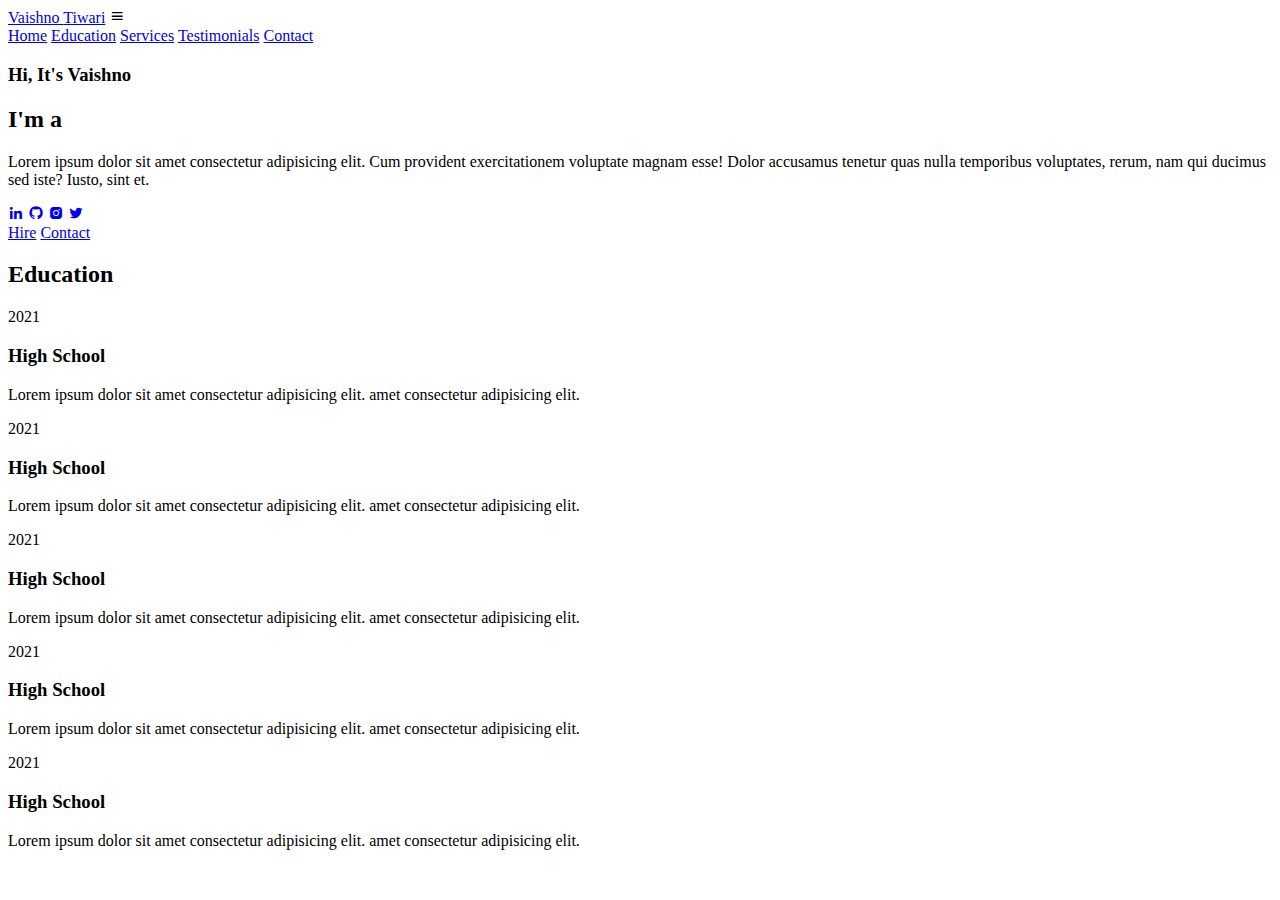
==== My_portfolioweb/My_portfolioweb/Index.html @ b03f7449 "My_portfolioweb" ====
<!DOCTYPE html>
<html lang="en">
<head>
    <meta charset="UTF-8">
    <meta name="viewport" content="width=device-width, initial-scale=1.0">
    <title>My_Portfolio</title>
    <link rel="stylesheet" href="style.css">
    <link href='https://unpkg.com/boxicons@2.1.4/css/boxicons.min.css' rel='stylesheet'>
</head>
<body>
    <header class="header">
        <a href="#home" class="logo">Vaishno <span>Tiwari</span></a>
        <i class='bx bx-menu' id="menu-icon"></i>
        <nav class="navbar">
            <a href="#home" class="active">Home</a>
            <a href="#education">Education</a>
            <a href="#services">Services</a>
            <a href="#testimonials">Testimonials</a>
            <a href="#contact">Contact</a>
        </nav>
    </header>

    <section class="home" id="home">
        <div class="home-content">
            <h3>Hi, It's <span>Vaishno</span></h3>
            <h2 class="text-animation"> I'm a <span></span></h2>
            <p>Lorem ipsum dolor sit amet consectetur adipisicing elit. Cum provident exercitationem voluptate magnam esse! Dolor accusamus tenetur quas nulla temporibus voluptates, rerum, nam qui ducimus sed iste? Iusto, sint et.</p>

            <div class="social-icons">
                <a href="#"><i class='bx bxl-linkedin'></i></a>
                <a href="#"><i class='bx bxl-github'></i></a>
                <a href="#"><i class='bx bxl-instagram-alt'></i></a>
                <a href="#"><i class='bx bxl-twitter'></i></a>
            </div>

            <div class="btn-group">
                <a href="#" class="btn">Hire</a>
                <a href="#contact" class="btn">Contact</a>
            </div>
        </div>

        <div class="home-img">
            <!-- <img src="WhatsApp Image 2024-11-29 at 00.59.25_ab69dcab.jpg" alt=""> -->
        </div>
    </section>

    <section class="education" id="education">
        <h2 class="heading">Education</h2>
        <div class="timeline-items">
            <div class="timeline-item">
                <div class="timeline-dot"></div>
                   <div class="timeline-date">2021</div>
                      <div class="timeline-content">
                        <h3>High School</h3>
                        <p>Lorem ipsum dolor sit 
                        amet consectetur adipisicing elit. 
                        amet consectetur adipisicing elit. 
                </div>
          
        </div>


        <div class="timeline-item">
            <div class="timeline-dot">   </div>
               <div class="timeline-date">2021</div>
                  <div class="timeline-content">
                    <h3>High School</h3>
                    <p>Lorem ipsum dolor sit 
                    amet consectetur adipisicing elit. 
                    amet consectetur adipisicing elit. 
            </div>
     
    </div>


    <div class="timeline-item">
        <div class="timeline-dot"> </div>
           <div class="timeline-date">2021</div>
              <div class="timeline-content">
                <h3>High School</h3>
                <p>Lorem ipsum dolor sit 
                amet consectetur adipisicing elit. 
                amet consectetur adipisicing elit. 
        </div>
 
</div>


<div class="timeline-item">
    <div class="timeline-dot"> </div>
       <div class="timeline-date">2021</div>
          <div class="timeline-content">
            <h3>High School</h3>
            <p>Lorem ipsum dolor sit 
            amet consectetur adipisicing elit. 
            amet consectetur adipisicing elit. 
      </div>
   </div>
</div>


<div class="timeline-item">
    <div class="timeline-dot">  </div>
       <div class="timeline-date">2021</div>
          <div class="timeline-content">
            <h3>High School</h3>
            <p>Lorem ipsum dolor sit 
            amet consectetur adipisicing elit. 
            amet consectetur adipisicing elit. 
      </div>
   </div>
</div>
    </div>

    </section>
    
    <script src="script.js"></script>
</body>
</html>
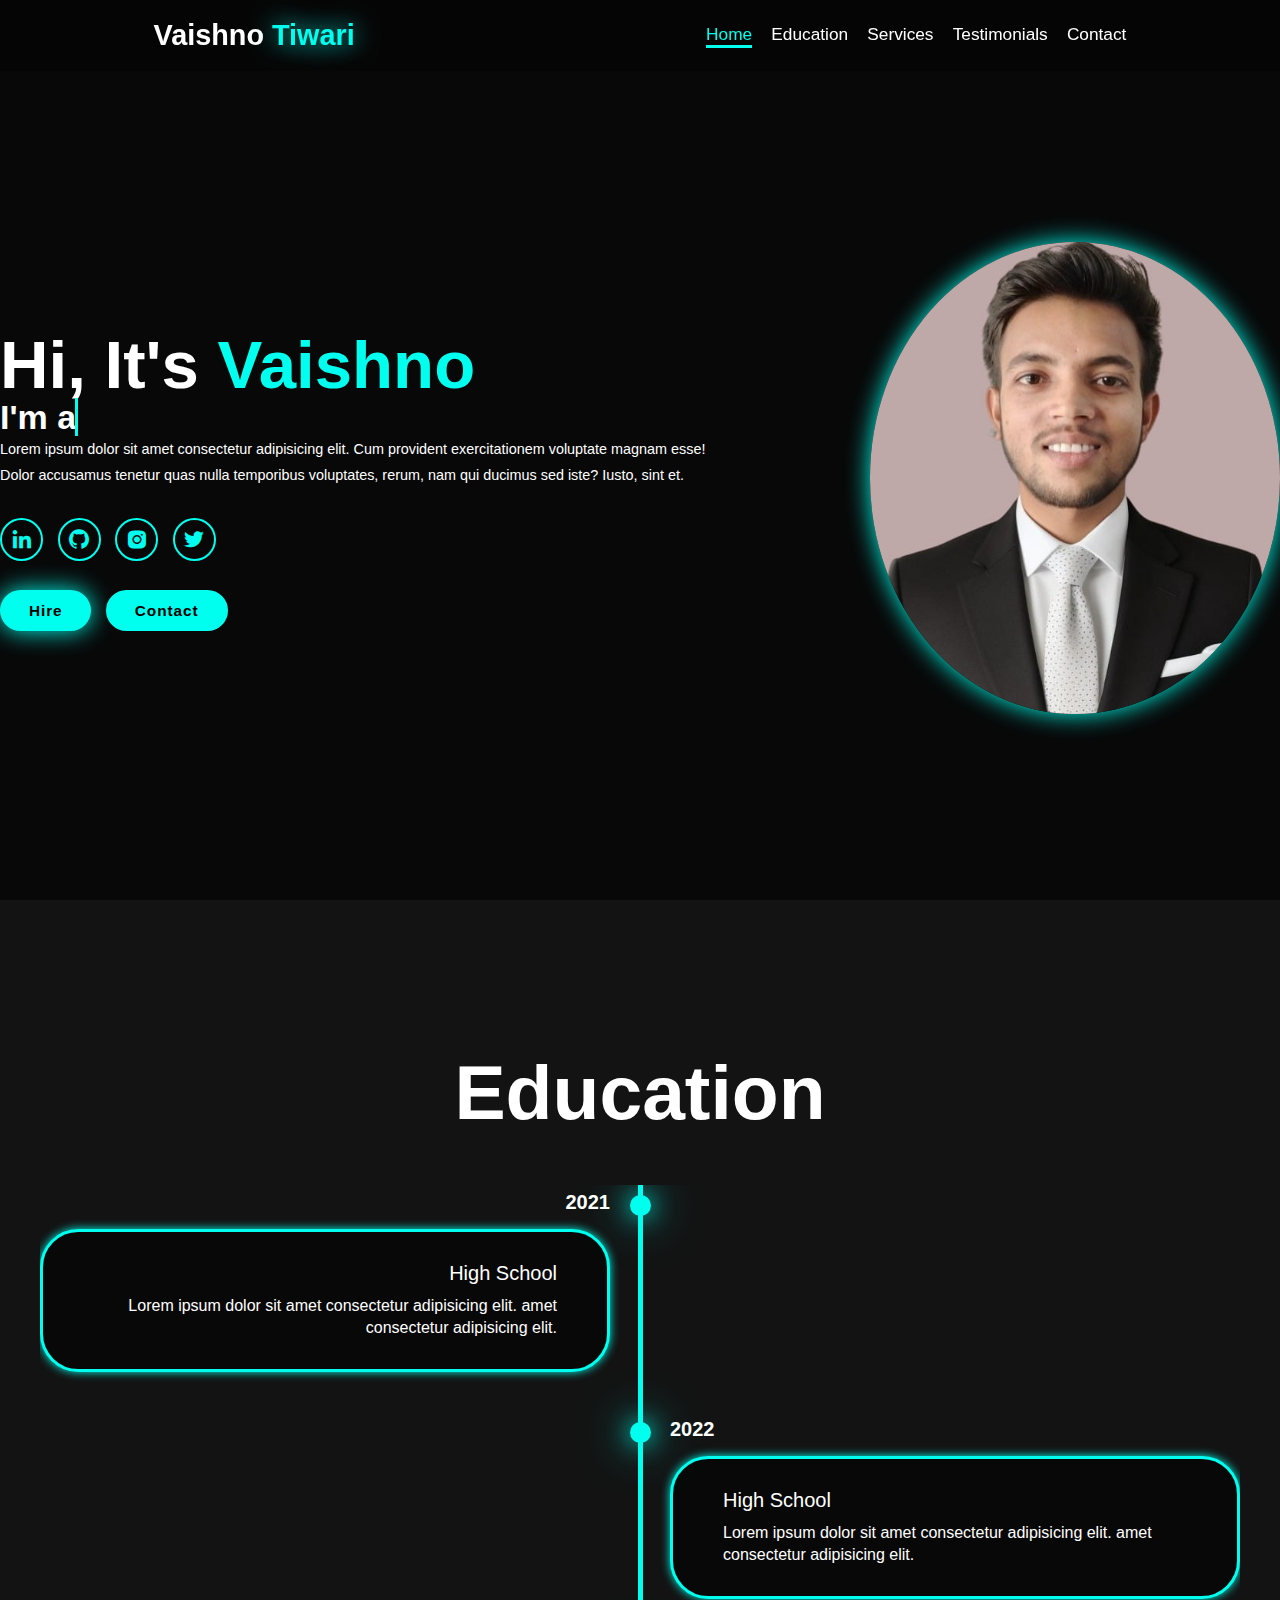
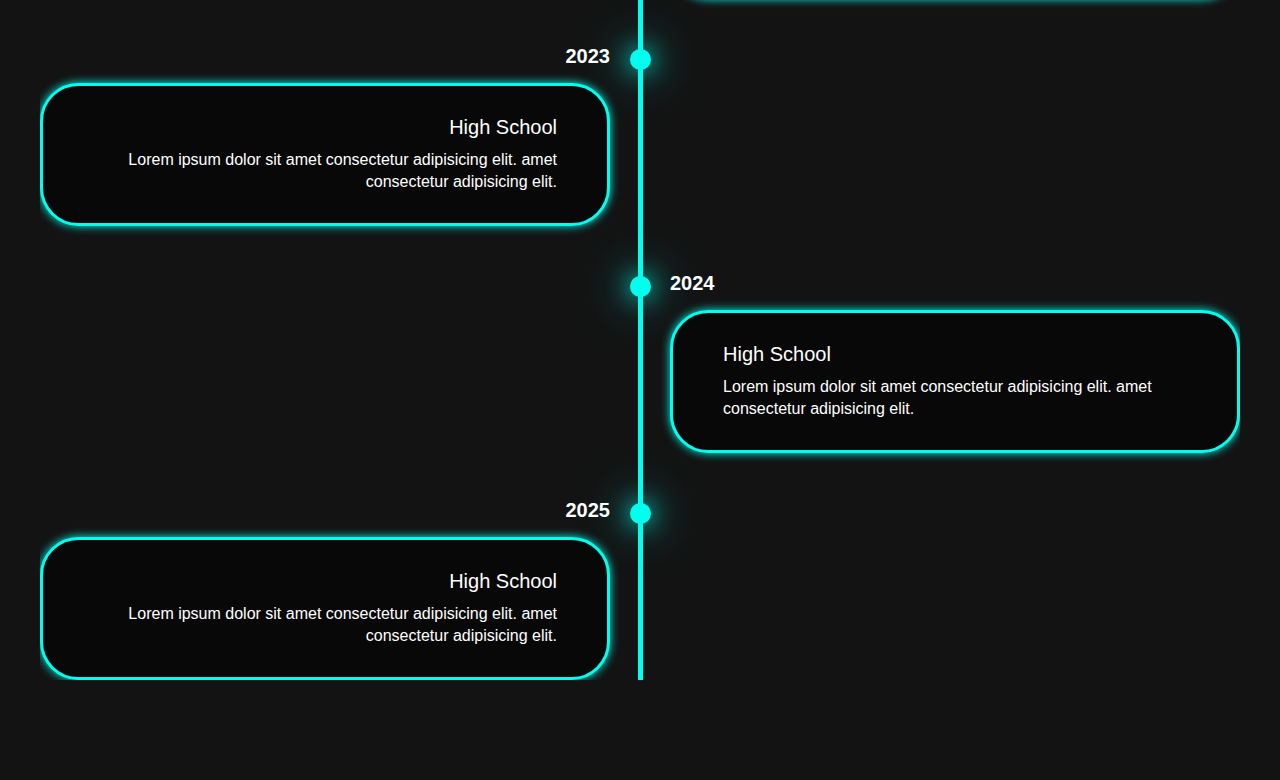
==== commit 94d5894c: "My_portfolioweb" ====
--- a/My_portfolioweb/My_portfolioweb/Index.html
+++ b/My_portfolioweb/My_portfolioweb/Index.html
@@ -40,79 +40,72 @@
         </div>
 
         <div class="home-img">
-            <!-- <img src="WhatsApp Image 2024-11-29 at 00.59.25_ab69dcab.jpg" alt=""> -->
+            <img src="WhatsApp Image 2024-11-29 at 00.59.25_ab69dcab.jpg" alt="">
         </div>
     </section>
 
     <section class="education" id="education">
+        <div>
         <h2 class="heading">Education</h2>
+
         <div class="timeline-items">
             <div class="timeline-item">
                 <div class="timeline-dot"></div>
-                   <div class="timeline-date">2021</div>
-                      <div class="timeline-content">
-                        <h3>High School</h3>
-                        <p>Lorem ipsum dolor sit 
-                        amet consectetur adipisicing elit. 
-                        amet consectetur adipisicing elit. 
+                <div class="timeline-date">2021</div>
+                <div class="timeline-content">
+                    <h3>High School</h3>
+                    <p>Lorem ipsum dolor sit amet consectetur adipisicing elit. 
+                       amet consectetur adipisicing elit. 
+                    </p>
                 </div>
-          
-        </div>
-
-
-        <div class="timeline-item">
-            <div class="timeline-dot">   </div>
-               <div class="timeline-date">2021</div>
-                  <div class="timeline-content">
+            </div>
+    
+            <div class="timeline-item">
+                <div class="timeline-dot"></div>
+                <div class="timeline-date">2022</div>
+                <div class="timeline-content">
                     <h3>High School</h3>
-                    <p>Lorem ipsum dolor sit 
-                    amet consectetur adipisicing elit. 
-                    amet consectetur adipisicing elit. 
+                    <p>Lorem ipsum dolor sit amet consectetur adipisicing elit. 
+                       amet consectetur adipisicing elit. 
+                    </p>
+                </div>
             </div>
-     
-    </div>
-
-
-    <div class="timeline-item">
-        <div class="timeline-dot"> </div>
-           <div class="timeline-date">2021</div>
-              <div class="timeline-content">
-                <h3>High School</h3>
-                <p>Lorem ipsum dolor sit 
-                amet consectetur adipisicing elit. 
-                amet consectetur adipisicing elit. 
-        </div>
- 
-</div>
-
-
-<div class="timeline-item">
-    <div class="timeline-dot"> </div>
-       <div class="timeline-date">2021</div>
-          <div class="timeline-content">
-            <h3>High School</h3>
-            <p>Lorem ipsum dolor sit 
-            amet consectetur adipisicing elit. 
-            amet consectetur adipisicing elit. 
-      </div>
-   </div>
-</div>
-
-
-<div class="timeline-item">
-    <div class="timeline-dot">  </div>
-       <div class="timeline-date">2021</div>
-          <div class="timeline-content">
-            <h3>High School</h3>
-            <p>Lorem ipsum dolor sit 
-            amet consectetur adipisicing elit. 
-            amet consectetur adipisicing elit. 
-      </div>
-   </div>
-</div>
-    </div>
-
+    
+            <div class="timeline-item">
+                <div class="timeline-dot"></div>
+                <div class="timeline-date">2023</div>
+                <div class="timeline-content">
+                    <h3>High School</h3>
+                    <p>Lorem ipsum dolor sit amet consectetur adipisicing elit. 
+                       amet consectetur adipisicing elit. 
+                    </p>
+                </div>
+            </div>
+    
+            <div class="timeline-item">
+                <div class="timeline-dot"></div>
+                <div class="timeline-date">2024</div>
+                <div class="timeline-content">
+                    <h3>High School</h3>
+                    <p>Lorem ipsum dolor sit amet consectetur adipisicing elit. 
+                       amet consectetur adipisicing elit. 
+                    </p>
+                </div>
+            </div>
+    
+            <div class="timeline-item">
+                <div class="timeline-dot"></div>
+                <div class="timeline-date">2025</div>
+                <div class="timeline-content">
+                    <h3>High School</h3>
+                    <p>Lorem ipsum dolor sit amet consectetur adipisicing elit. 
+                       amet consectetur adipisicing elit. 
+                    </p>
+                </div>
+            </div>
+   
     </section>
+    
     
     <script src="script.js"></script>
 </body>
--- a/My_portfolioweb/My_portfolioweb/style.css
+++ b/My_portfolioweb/My_portfolioweb/style.css
@@ -0,0 +1,416 @@
+* {
+    margin: 0;
+    padding: 0;
+    box-sizing: border-box;
+    text-decoration: none;
+    border: none;
+    outline: none;
+    scroll-behavior: smooth;
+    font-family: "Poppins", sans-serif;
+}
+
+:root {
+    --bg-color: #080808;
+    --second-bg-color: #131313;
+    --text-color: white;
+    --main-color: #00ffee;   
+}
+
+html {
+    font-size: 60%;
+    overflow: hidden;
+}
+
+body {
+    background: var(--bg-color);
+    color: var(--text-color);
+}
+
+.header {
+    position: fixed;
+    top: 0;
+    left: 0;
+    width: 100%;
+    padding: 2rem 12%;
+    background: rgba(0, 0, 0, 0.3);
+    backdrop-filter: blur(10px);
+    display: flex;
+    align-items: center;
+    justify-content: space-between;
+    z-index: 5;
+}
+
+.logo {
+    font-size: 3rem;
+    color: var(--text-color);
+    font-weight: 800;
+    cursor: pointer;
+    transition: 0.3s ease;
+}
+
+.logo:hover {
+    transform: scale(1.1);
+}
+
+.logo span {
+    text-shadow: 0 0 25px var(--main-color);
+}
+
+.navbar {
+    display: flex;
+    gap: 2rem;
+}
+
+.navbar a {
+    font-size: 1.8rem;
+    color: var(--text-color);
+    font-weight: 500;
+    transition: 0.3s ease;
+    border-bottom: 3px solid transparent;
+}
+
+.navbar a:hover,
+.navbar a.active {
+    color: var(--main-color);
+    border-bottom: 3px solid var(--main-color);
+}
+
+#menu-icon {
+    font-size: 3.6rem;
+    color: var(--main-color);
+    display: none;
+}
+
+section {
+    min-height: 100vh;
+    display: flex;
+    align-items: center;
+    justify-content: center;
+    gap: 15rem;
+}
+
+.home-content {
+    display: flex;
+    flex-direction: column;
+    align-items: baseline;
+    text-align: left;
+    justify-content: center;
+    margin-top: 5rem;
+}
+
+span {
+    color: var(--main-color);
+}
+
+.home-content h3 {
+    font-size: 7rem;
+    font-weight: 700;
+    margin-top: 1.5rem;
+    line-height: 1;
+}
+
+.home-img {
+    border-radius: 50%;
+}
+
+.home-img img {
+    position: relative;
+    top: 3rem;
+    width: 32vw;
+    border-radius: 50%;
+    box-shadow: 0 0 25px var(--main-color);
+    cursor: pointer;
+    transition: 0.4s ease-in-out;
+}
+
+.home-img img:hover {
+    box-shadow: 0 0 25px var(--main-color),
+                0 0 50px var(--main-color),
+                0 0 100px var(--main-color);
+}
+
+.home-content p {
+    font-size: 1.5rem;
+    font-weight: 500;
+    line-height: 1.8;
+    max-width: 1000px;
+}
+
+.social-icons {
+    display: flex;
+    gap: 1.5rem;
+    margin: 3rem 0;
+}
+
+.social-icons a {
+    display: inline-flex;
+    justify-content: center;
+    align-items: center;
+    width: 4.5rem;
+    height: 4.5rem;
+    background: transparent;
+    border: 2px solid var(--main-color);
+    font-size: 2.5rem;
+    border-radius: 50%;
+    color: var(--main-color);
+    transition: 0.3s ease-in-out;
+}
+
+.social-icons a:hover {
+    color: var(--text-color);
+    transform: scale(1.3) translateY(-5px);
+    box-shadow: 0 0 25px var(--main-color);
+    background-color: var(--main-color);
+}
+
+.btn {
+    display: inline-block;
+    padding: 1rem 2.8rem;
+    background: var(--main-color);
+    box-shadow: 0 0 25px var(--main-color);
+    border-radius: 4rem;
+    font-size: 1.6rem;
+    color: black;
+    border: 2px solid transparent;
+    letter-spacing: 0.1rem;
+    font-weight: 600;
+    transition: 0.3s ease-in-out;
+    cursor: pointer; 
+}
+
+.btn:hover {
+    transform: scale(1.05);
+    box-shadow: 0 0 50px var(--main-color);
+}
+
+.btn-group {
+    display: flex;
+    align-items: center;
+    gap: 1.5rem;
+}
+
+.btn-group a:nth-of-type(2) {
+    background-color: var(--main-color);
+    border: 2px solid var(--main-color);
+    box-shadow: 0 0 25px transparent;
+}
+
+.btn-group a:nth-of-type(2):hover {
+    box-shadow: 0 0 25px var(--main-color);
+    background-color: var(--main-color);
+    color: black;
+}
+
+.text-animation {
+    font-size: 34px;
+    font-weight: 600;
+    min-width: 280px;
+    position: relative;
+    display: inline-block;
+}
+
+.text-animation span {
+    position: relative;
+}
+
+.text-animation span::before {
+    content: "Frontend Designer";
+    color: var(--main-color);
+    animation: words 20s infinite;
+}
+
+.text-animation span::after {
+    content: "";
+    background-color: var(--bg-color);
+    position: absolute;
+    right: 0;
+    width: calc(100% + 8px);
+    height: 100%;
+    border-left: 3px solid var(--main-color);
+    animation: cursor 0.6s infinite, typing 20s steps(14) infinite;
+}
+
+@keyframes cursor {
+    0% {
+        border-left-color: var(--main-color);
+    }
+    50% {
+        border-left-color: transparent;
+    }
+    100% {
+        border-left-color: var(--main-color);
+    }
+}
+
+@keyframes words {
+    0%, 20% {
+        content: "Frontend Designer";
+    }
+    21%, 40% {
+        content: "Web Developer";
+    }
+    41%, 60% {
+        content: "UI/UX Designer";
+    }
+    61%, 80% {
+        content: "Web Developer";
+    }
+    81%, 100% {
+        content: "Software Tester";
+    }
+}
+
+@keyframes typing 
+{ 10%, 15%, 30%, 35%, 50%, 55%,
+ 70%, 75%, 90%,
+ 95%{ width: 0; } 5%, 20%, 40%, 45%, 
+ 60%, 65%, 80%, 
+ 85%{ width: calc(100% + 8px); }
+}
+
+
+/* Education Section */
+
+
+* {
+    margin: 0;
+    padding: 0;
+    box-sizing: border-box;
+    text-decoration: none;
+    border: none;
+    outline: none;
+    scroll-behavior: smooth;
+    font-family: "Poppins", sans-serif;
+}
+
+:root {
+    --bg-color: #080808;
+    --second-bg-color: #131313;
+    --text-color: white;
+    --main-color: #00ffee;   
+}
+
+html {
+    font-size: 60%;
+    overflow: auto; /* Allow scrolling */
+}
+
+body {
+    background: var(--bg-color);
+    color: var(--text-color);
+    overflow-x: hidden; /* Prevent horizontal scrolling */
+}
+
+.heading {
+    font-size: 8rem;
+    text-align: center;
+    margin: 5rem 0;
+}
+
+.education {
+    padding: 100px 15px;
+    background: var(--second-bg-color);
+    overflow: auto; /* Allow scrolling if content overflows */
+}
+
+.education h2 {
+    margin-bottom: 5rem;
+}
+
+.timeline-items {
+    max-width: 1200px;
+    margin: auto;
+    display: flex;
+    flex-wrap: wrap;
+    position: relative;
+    overflow: auto; /* Allow scrolling if content overflows */
+}
+
+.timeline-items::before {
+    content: "";
+    position: absolute;
+    width: 5px;
+    height: 100%;
+    background-color: var(--main-color);
+    left: calc(50% - 2.5px);
+}
+
+.timeline-item {
+    margin-bottom: 40px;
+    width: 100%;
+    position: relative;
+}
+
+.timeline-item:last-child {
+    margin-bottom: 0;
+}
+
+.timeline-item:nth-child(odd) {
+    padding-right: calc(50% + 30px);
+    text-align: right;
+}
+
+.timeline-item:nth-child(even) {
+    padding-left: calc(50% + 30px);
+}
+
+.timeline-dot {
+    height: 21px;
+    width: 21px;
+    background-color: var(--main-color);
+    box-shadow: 0 0 25px var(--main-color),
+                0 0 50px var(--main-color);
+    position: absolute;
+    left: calc(50% - 10.5px);
+    border-radius: 50%;
+    top: 10px;
+}
+
+.timeline-date {
+    font-size: 20px;
+    font-weight: 800;
+    color: white;
+    margin: 6px 0 15px;
+}
+
+.timeline-content {
+    background-color: var(--bg-color);
+    border: 3px solid var(--main-color);
+    padding: 30px 50px;
+    border-radius: 4rem;
+    box-shadow: 0 0 10px var(--main-color);
+    cursor: pointer;
+    transition: 0.3s ease-in-out;
+}
+
+.timeline-content:hover {
+    transform: scale(1.05);
+    box-shadow: 0 0 25px var(--main-color);
+}
+
+.timeline-content h3 {
+    font-size: 20px;
+    color: white;
+    margin: 0 0 10px;
+    font-weight: 500;
+}
+
+.timeline-content p {
+    color: white;
+    font-size: 16px;
+    font-weight: 300;
+    line-height: 22px;
+}
+
+/* Custom Scrollbar */
+::-webkit-scrollbar {
+    width: 15px;
+}
+
+::-webkit-scrollbar-thumb {
+    background-color: var(--main-color);
+}
+
+::-webkit-scrollbar-track {
+    background-color: var(--bg-color);
+}
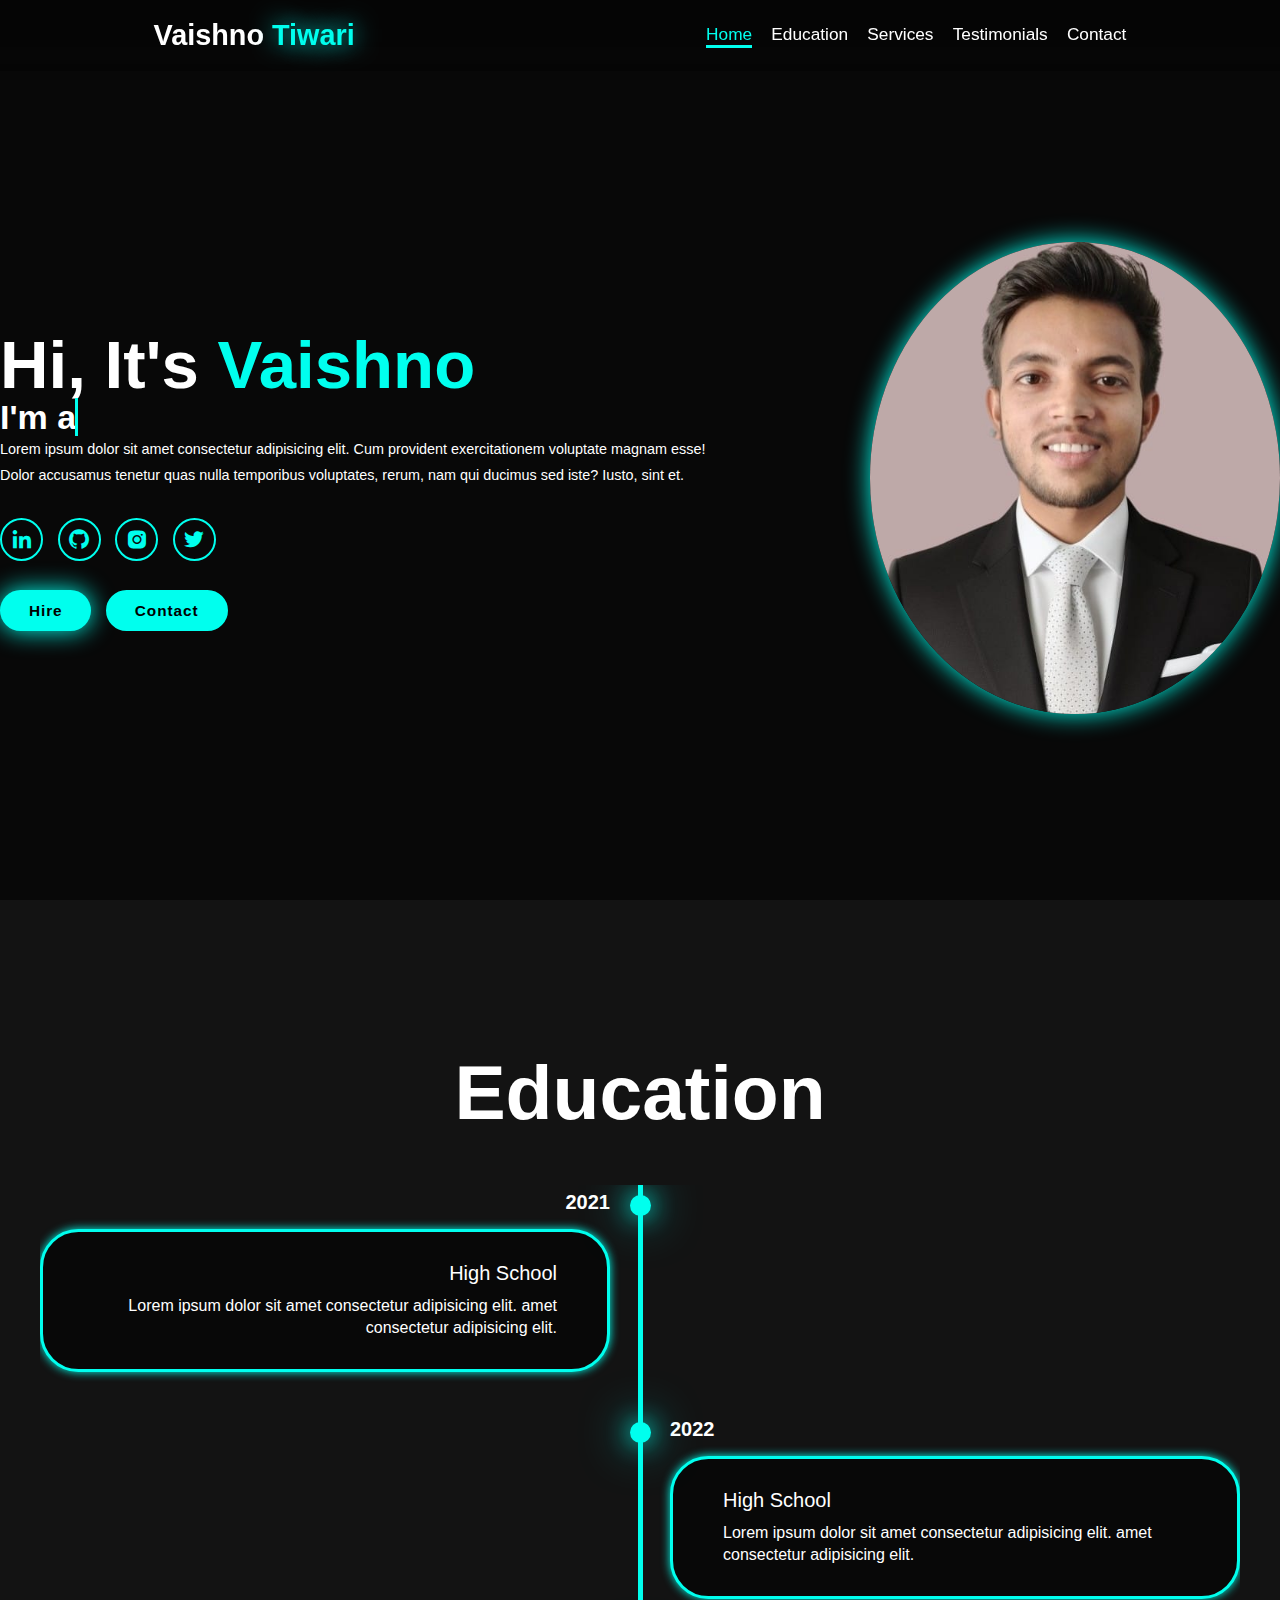
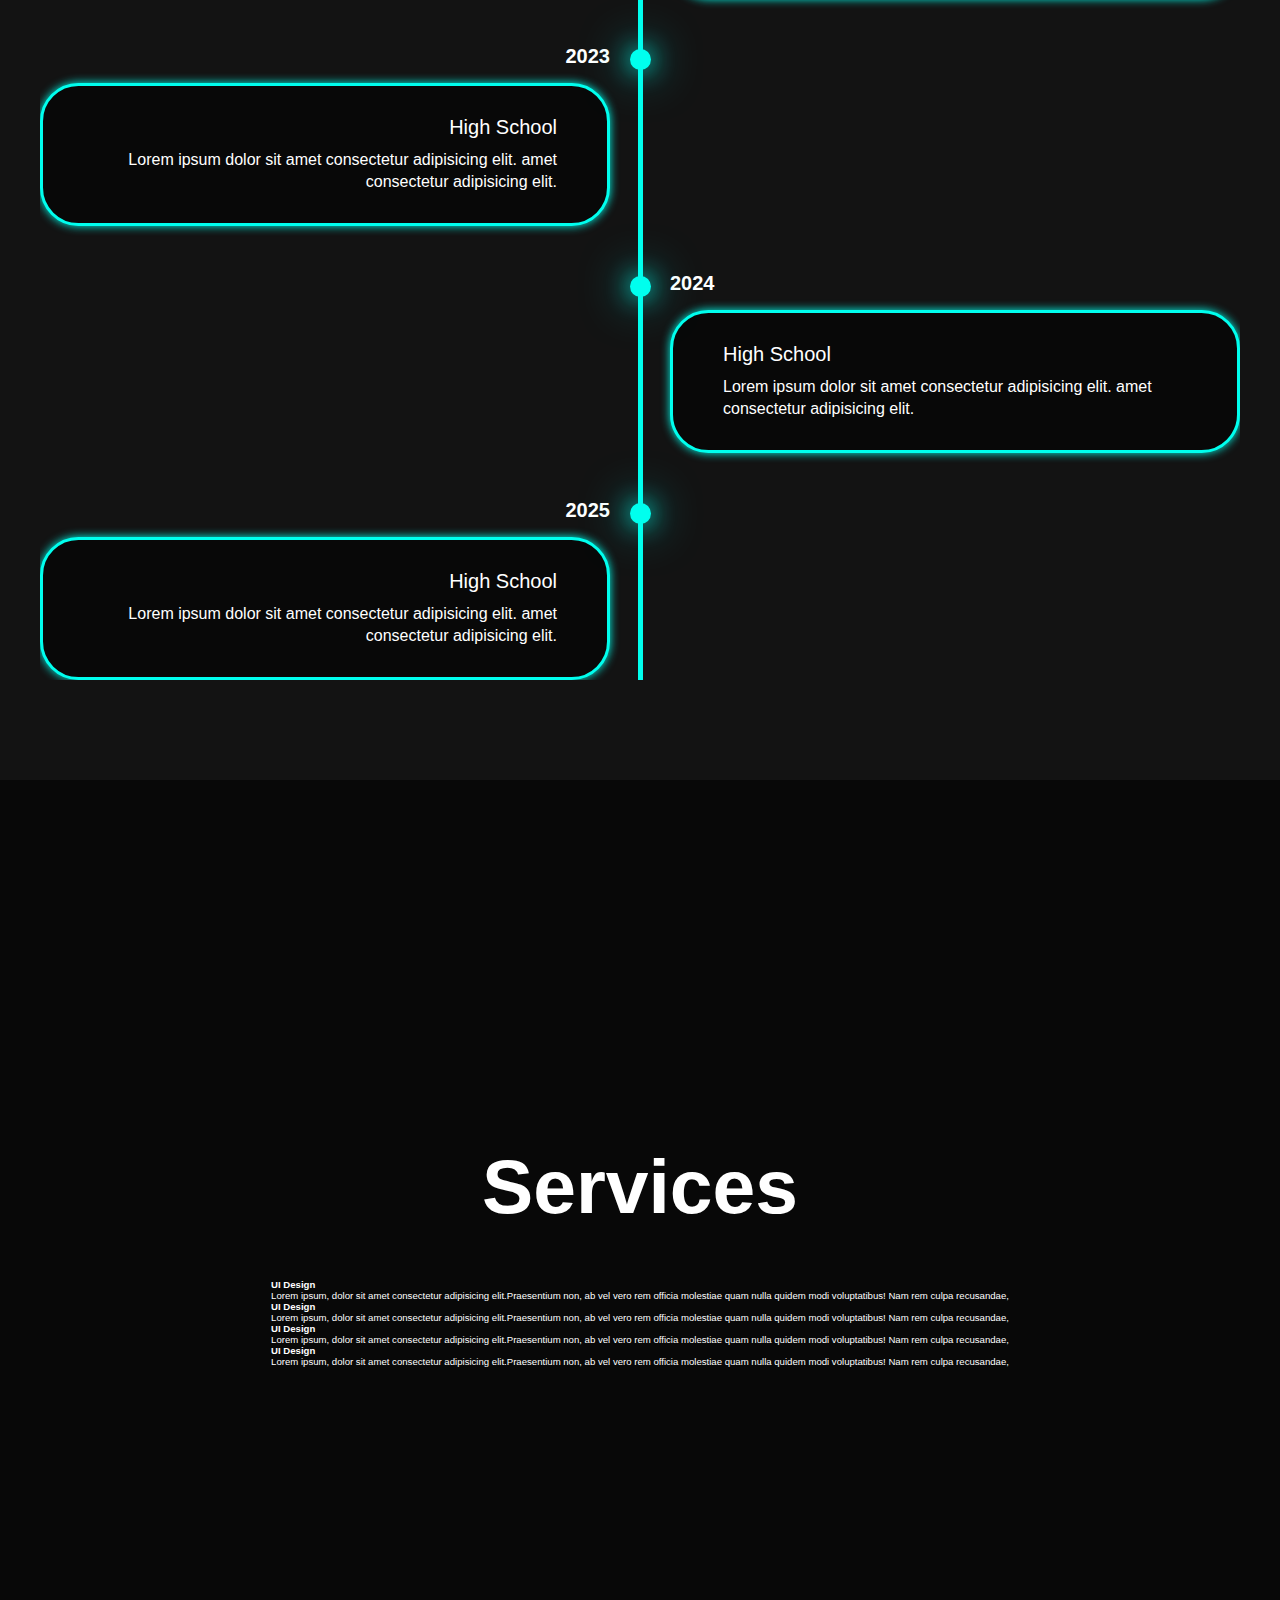
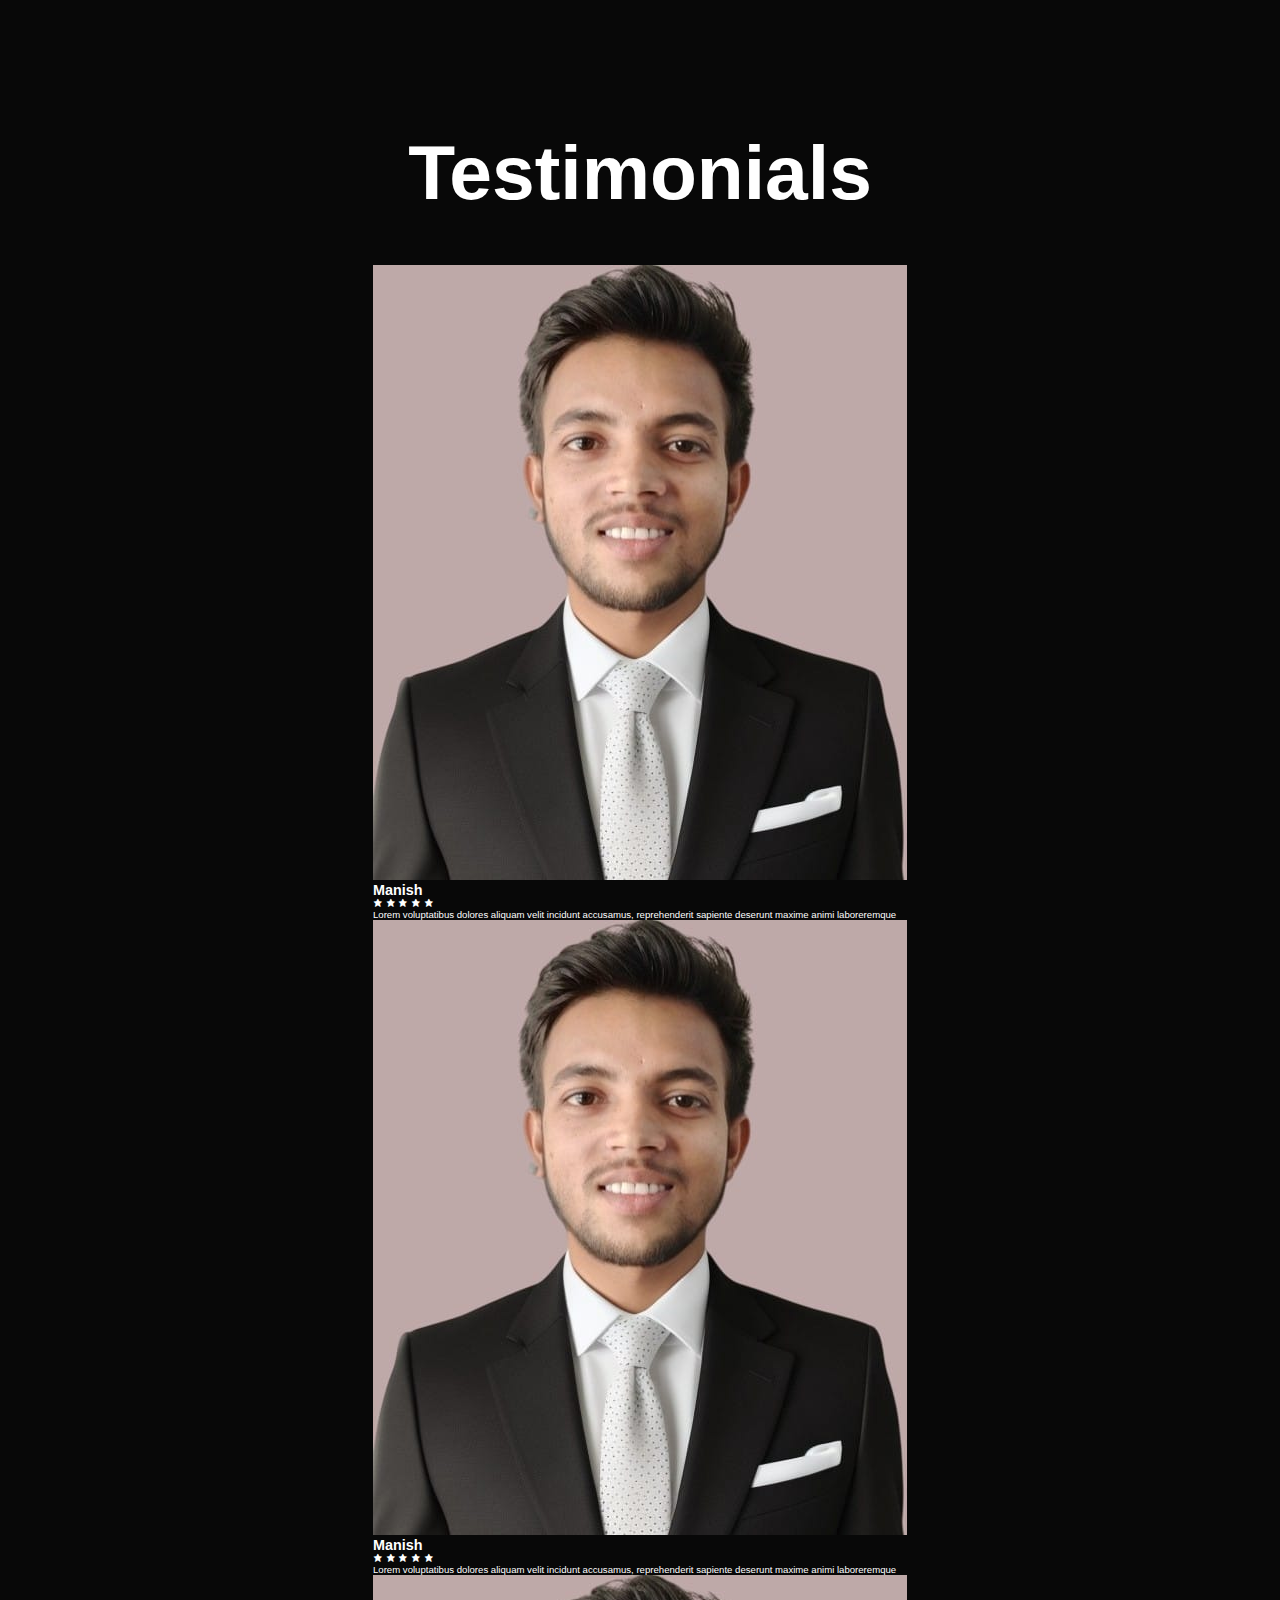
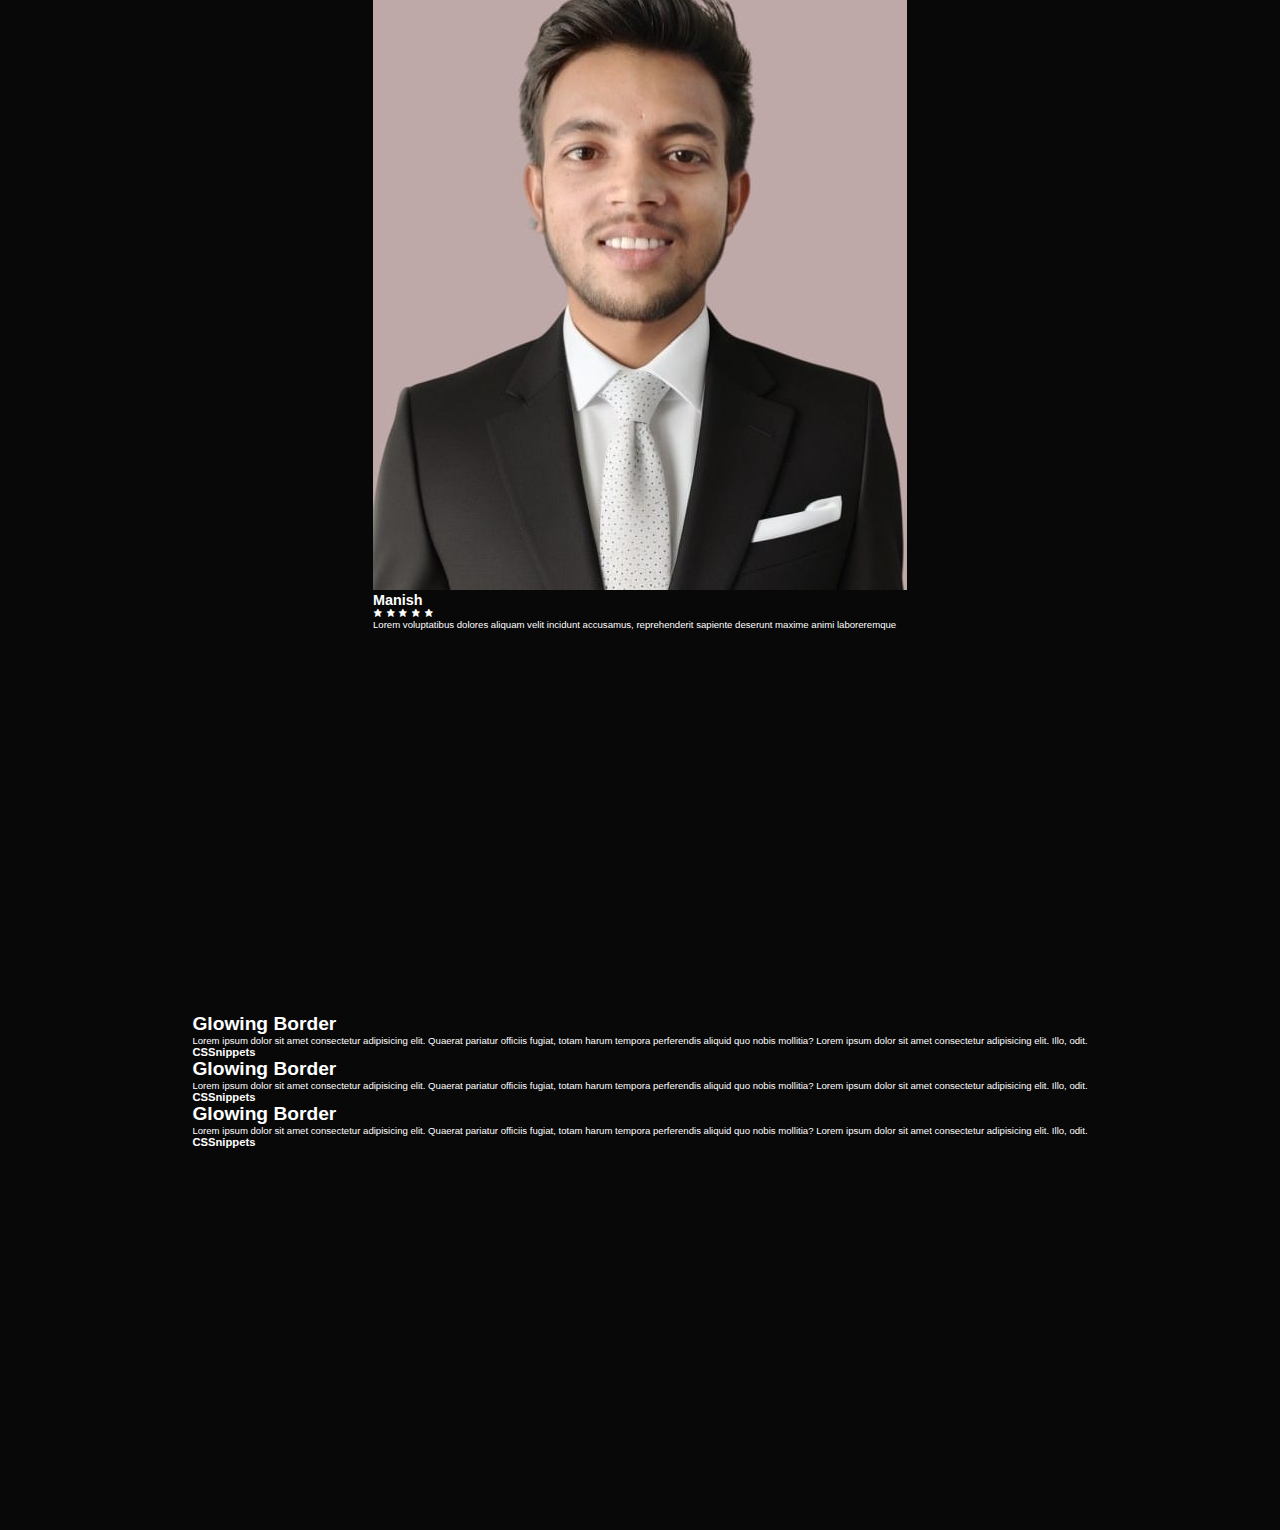
==== commit f90f7c1c: "My_portfolioweb" ====
--- a/My_portfolioweb/My_portfolioweb/Index.html
+++ b/My_portfolioweb/My_portfolioweb/Index.html
@@ -105,8 +105,165 @@
             </div>
    
     </section>
-    
-    
+
+    
+    <section class="services" id="services"><div>
+        <h2 class="heading">Services</h2>
+        <div class="services-container">
+            <div class="service-box">
+                <div class="service-info">
+                    <h4>UI Design</h4>
+                    <p>
+                        Lorem ipsum, dolor sit amet consectetur 
+                        adipisicing elit.Praesentium non, ab vel 
+                        vero rem officia molestiae quam 
+                         nulla quidem modi voluptatibus!
+                          Nam rem culpa recusandae, 
+                    </p>
+                </div>
+            </div>
+            <div class="service-box">
+                <div class="service-info">
+                    <h4>UI Design</h4>
+                    <p>
+                        Lorem ipsum, dolor sit amet consectetur 
+                        adipisicing elit.Praesentium non, ab vel 
+                        vero rem officia molestiae quam 
+                         nulla quidem modi voluptatibus!
+                          Nam rem culpa recusandae, 
+                    </p>
+                </div>
+            </div>
+
+            <div class="service-box">
+                <div class="service-info">
+                    <h4>UI Design</h4>
+                    <p>
+                        Lorem ipsum, dolor sit amet consectetur 
+                        adipisicing elit.Praesentium non, ab vel 
+                        vero rem officia molestiae quam 
+                         nulla quidem modi voluptatibus!
+                          Nam rem culpa recusandae, 
+                    </p>
+                </div>
+            </div>
+           
+            <div class="service-box">
+                <div class="service-info">
+                    <h4>UI Design</h4>
+                    <p>
+                        Lorem ipsum, dolor sit amet consectetur 
+                        adipisicing elit.Praesentium non, ab vel 
+                        vero rem officia molestiae quam 
+                         nulla quidem modi voluptatibus!
+                          Nam rem culpa recusandae, 
+                    </p>
+                </div>
+            </div>
+        </div>
+
+    </section>
+
+    <!-- testimonilas  ------------>
+
+
+    <section class="testimonials" id="testimonials">
+        <div class="testimonials-box">
+            <h2 class="heading">Testimonials</h2>
+
+            <div class="wrapper">
+                <div class="testimonial-item">
+                    <img src="WhatsApp Image 2024-11-29 at 00.59.25_ab69dcab.jpg" alt="">
+                    <h2>Manish</h2>
+                    <div class="rating">
+                    <i class='bx bxs-star'id="star" ></i>
+                    <i class='bx bxs-star'id="star" ></i>
+                    <i class='bx bxs-star'id="star" ></i>
+                    <i class='bx bxs-star'id="star" ></i>
+                    <i class='bx bxs-star'id="star" ></i>
+                    </div>
+                    <p>
+                        Lorem voluptatibus dolores aliquam 
+                        velit incidunt accusamus, reprehenderit 
+                         sapiente deserunt maxime animi laboreremque
+                    </p>
+                </div>
+
+                <div class="testimonial-item">
+                    <img src="WhatsApp Image 2024-11-29 at 00.59.25_ab69dcab.jpg" alt="">
+                    <h2>Manish</h2>
+                    <div class="rating">
+                    <i class='bx bxs-star'id="star" ></i>
+                    <i class='bx bxs-star'id="star" ></i>
+                    <i class='bx bxs-star'id="star" ></i>
+                    <i class='bx bxs-star'id="star" ></i>
+                    <i class='bx bxs-star'id="star" ></i>
+                   </div>
+                    <p>
+                        Lorem voluptatibus dolores aliquam 
+                        velit incidunt accusamus, reprehenderit 
+                         sapiente deserunt maxime animi laboreremque
+                    </p>
+                </div>
+
+                <div class="testimonial-item">
+                    <img src="WhatsApp Image 2024-11-29 at 00.59.25_ab69dcab.jpg" alt="">
+                    <h2>Manish</h2>
+                    <div class="rating">
+                    <i class='bx bxs-star'id="star" ></i>
+                    <i class='bx bxs-star'id="star" ></i>
+                    <i class='bx bxs-star'id="star" ></i>
+                    <i class='bx bxs-star'id="star" ></i>
+                    <i class='bx bxs-star'id="star" ></i>
+              </div>
+                    <p>
+                        Lorem voluptatibus dolores aliquam 
+                        velit incidunt accusamus, reprehenderit 
+                         sapiente deserunt maxime animi laboreremque
+                    
+                        </p>
+                </div>
+            </div>
+        </div>
+
+    </section>
+
+
+  
+  <section  class="container">
+        <div class="card">
+            <div class="box">
+                <div class="glass"></div>
+                <div class="content">
+                    <h1>Glowing Border</h1>
+                    <p>Lorem ipsum dolor sit amet consectetur adipisicing elit. Quaerat pariatur officiis fugiat, totam
+                        harum tempora perferendis aliquid quo nobis mollitia? Lorem ipsum dolor sit amet consectetur adipisicing elit. Illo, odit. </p>
+                    <h3>CSSnippets</h3>
+                </div>
+            </div>
+            <div class="box">
+                <div class="glass"></div>
+                <div class="content">
+                    <h1>Glowing Border</h1>
+                    <p>Lorem ipsum dolor sit amet consectetur adipisicing elit. Quaerat pariatur officiis fugiat, totam
+                        harum tempora perferendis aliquid quo nobis mollitia? Lorem ipsum dolor sit amet consectetur adipisicing elit. Illo, odit.</p>
+                    <h3>CSSnippets</h3>
+                </div>
+            </div>
+            <div class="box">
+                <div class="glass"></div>
+                <div class="content">
+                    <h1>Glowing Border</h1>
+                    <p>Lorem ipsum dolor sit amet consectetur adipisicing elit. Quaerat pariatur officiis fugiat, totam
+                        harum tempora perferendis aliquid quo nobis mollitia? Lorem ipsum dolor sit amet consectetur adipisicing elit. Illo, odit.</p>
+                    <h3>CSSnippets</h3>
+                </div>
+            </div>
+        </div>
+    </div>
+  </section>
+
+    </body>
     <script src="script.js"></script>
 </body>
 </html>
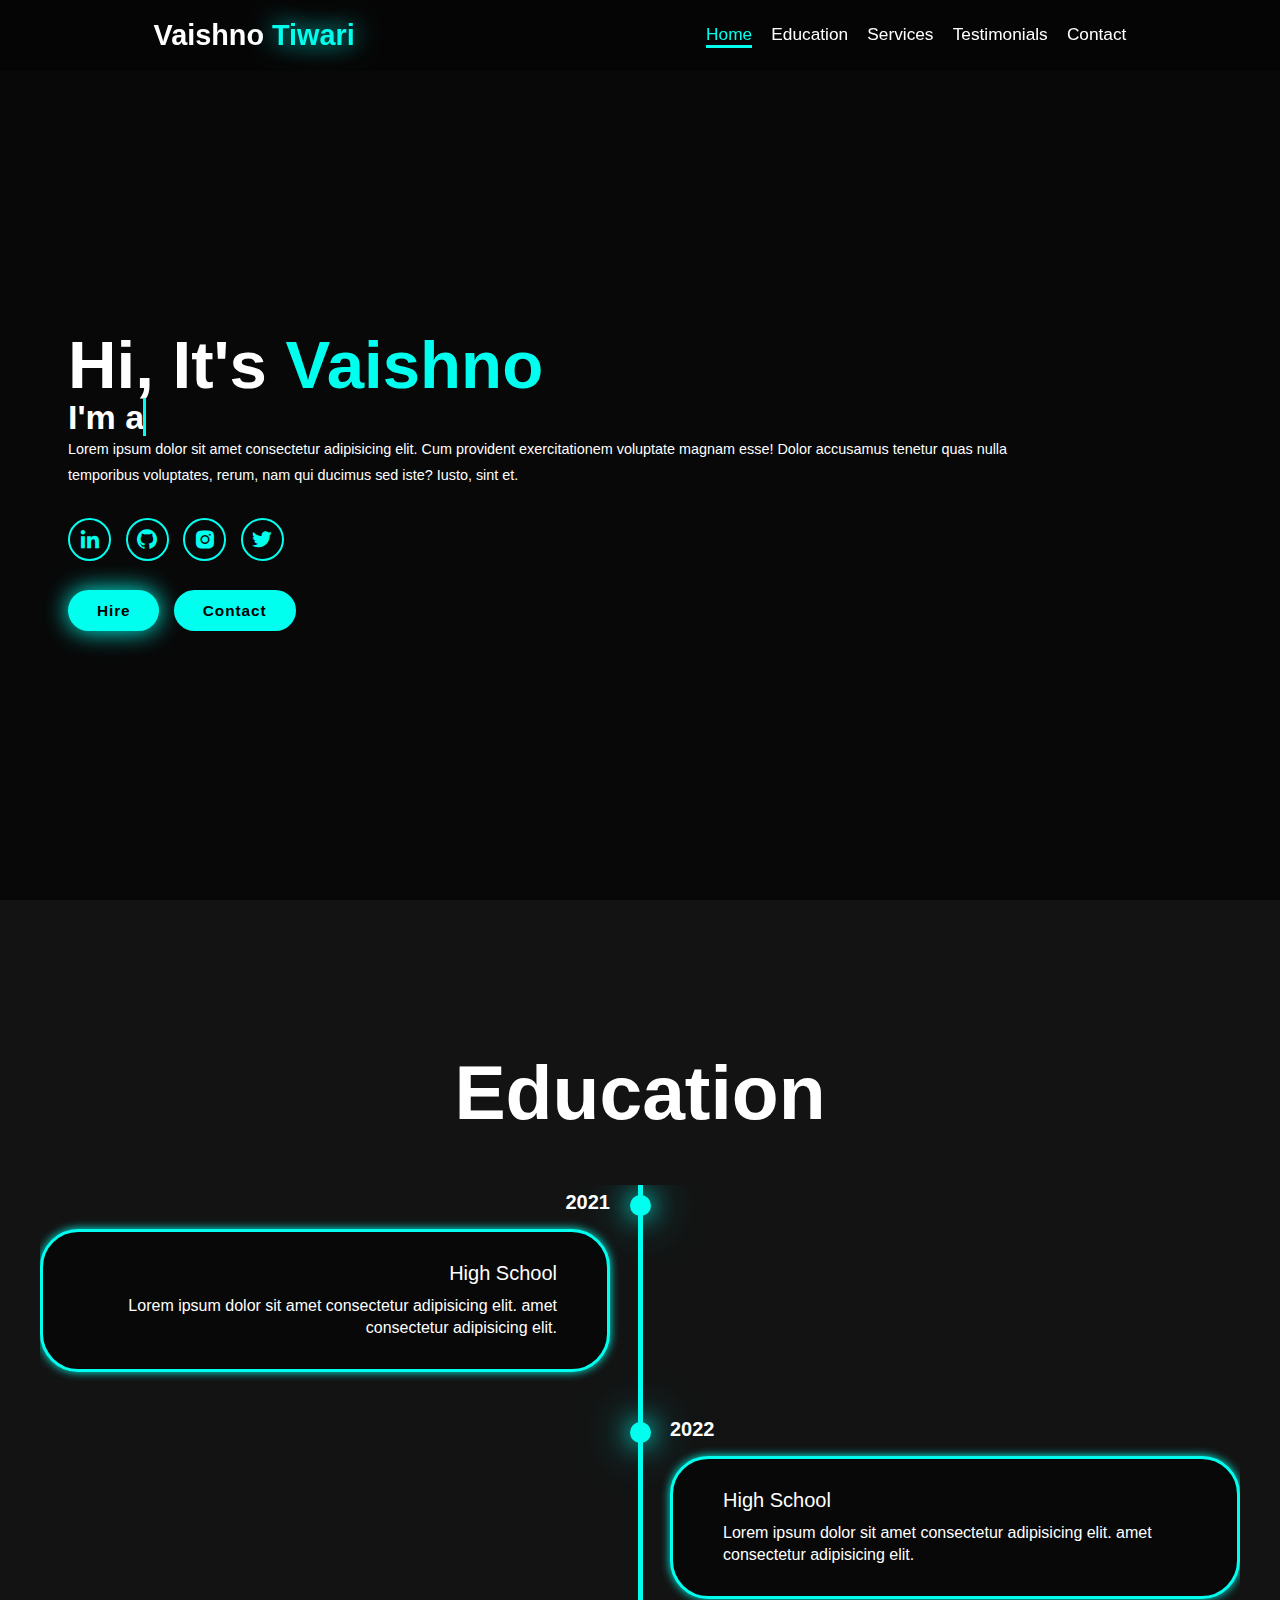
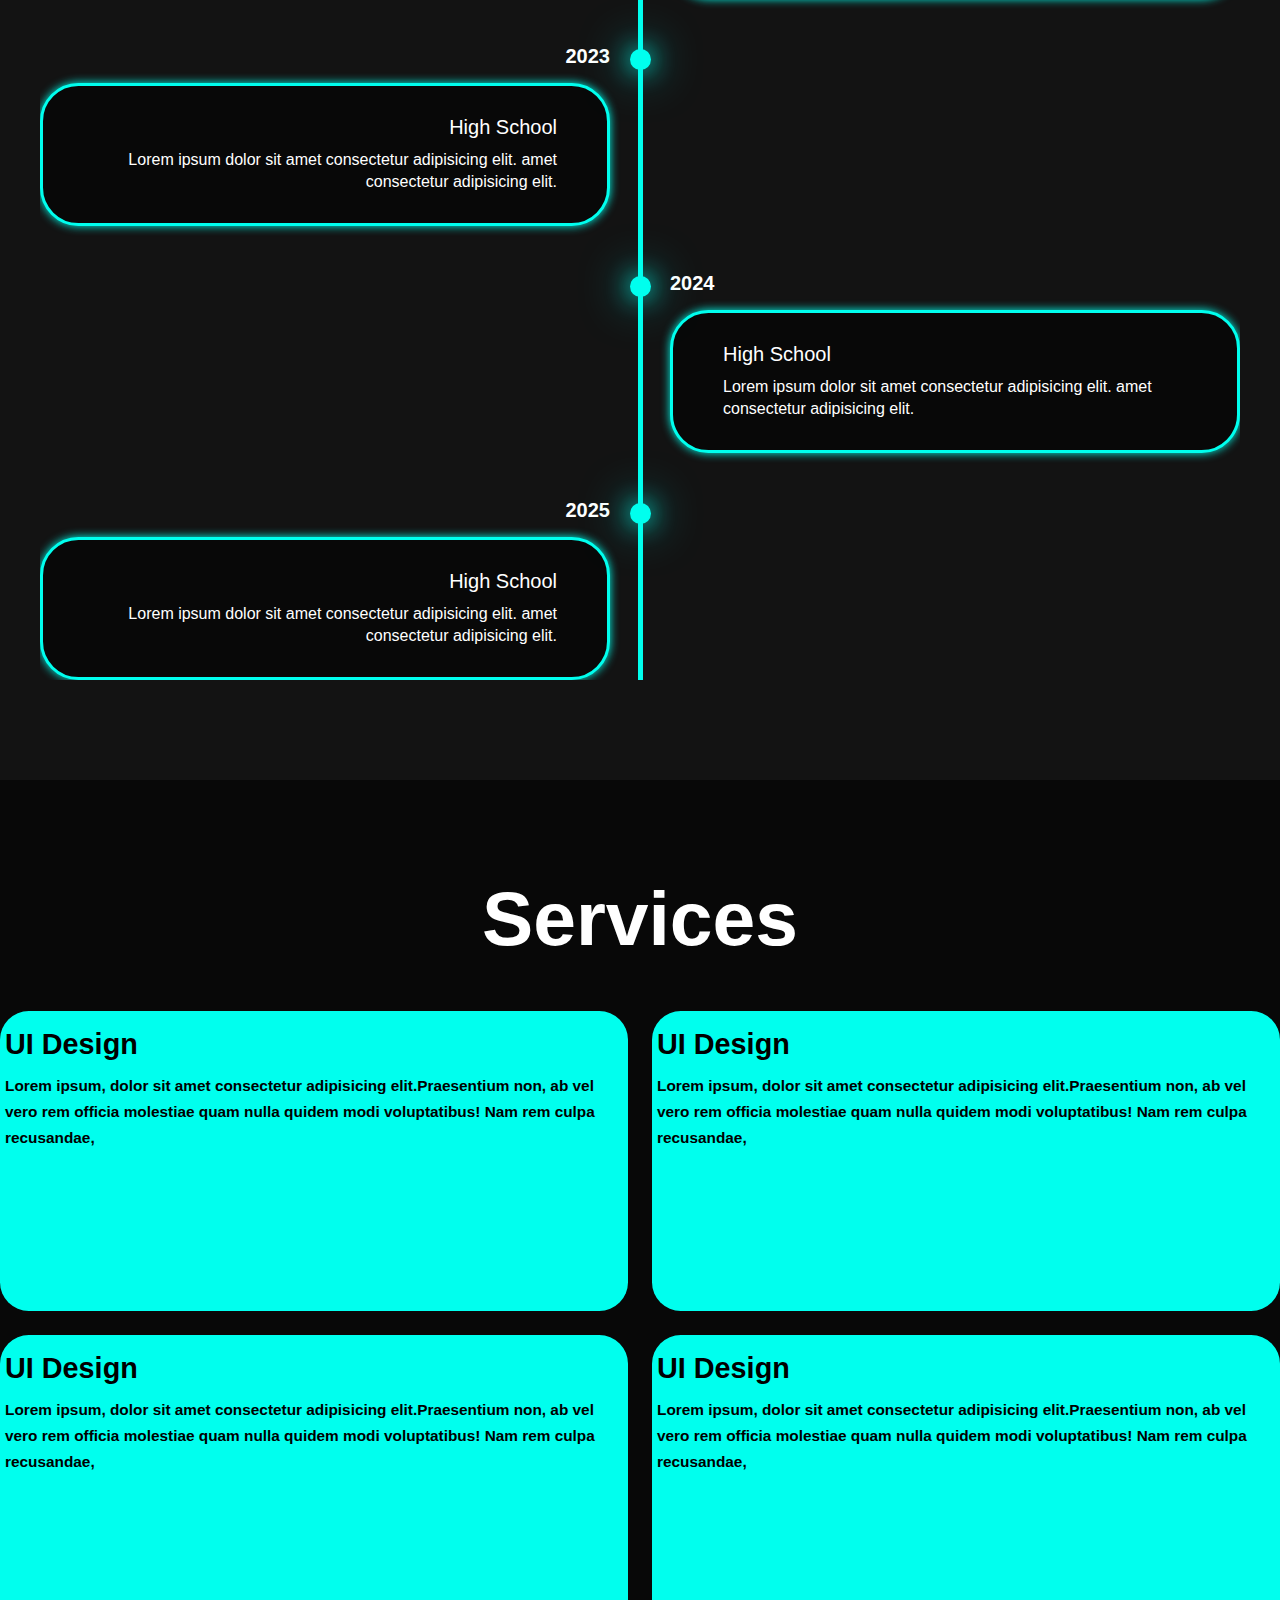
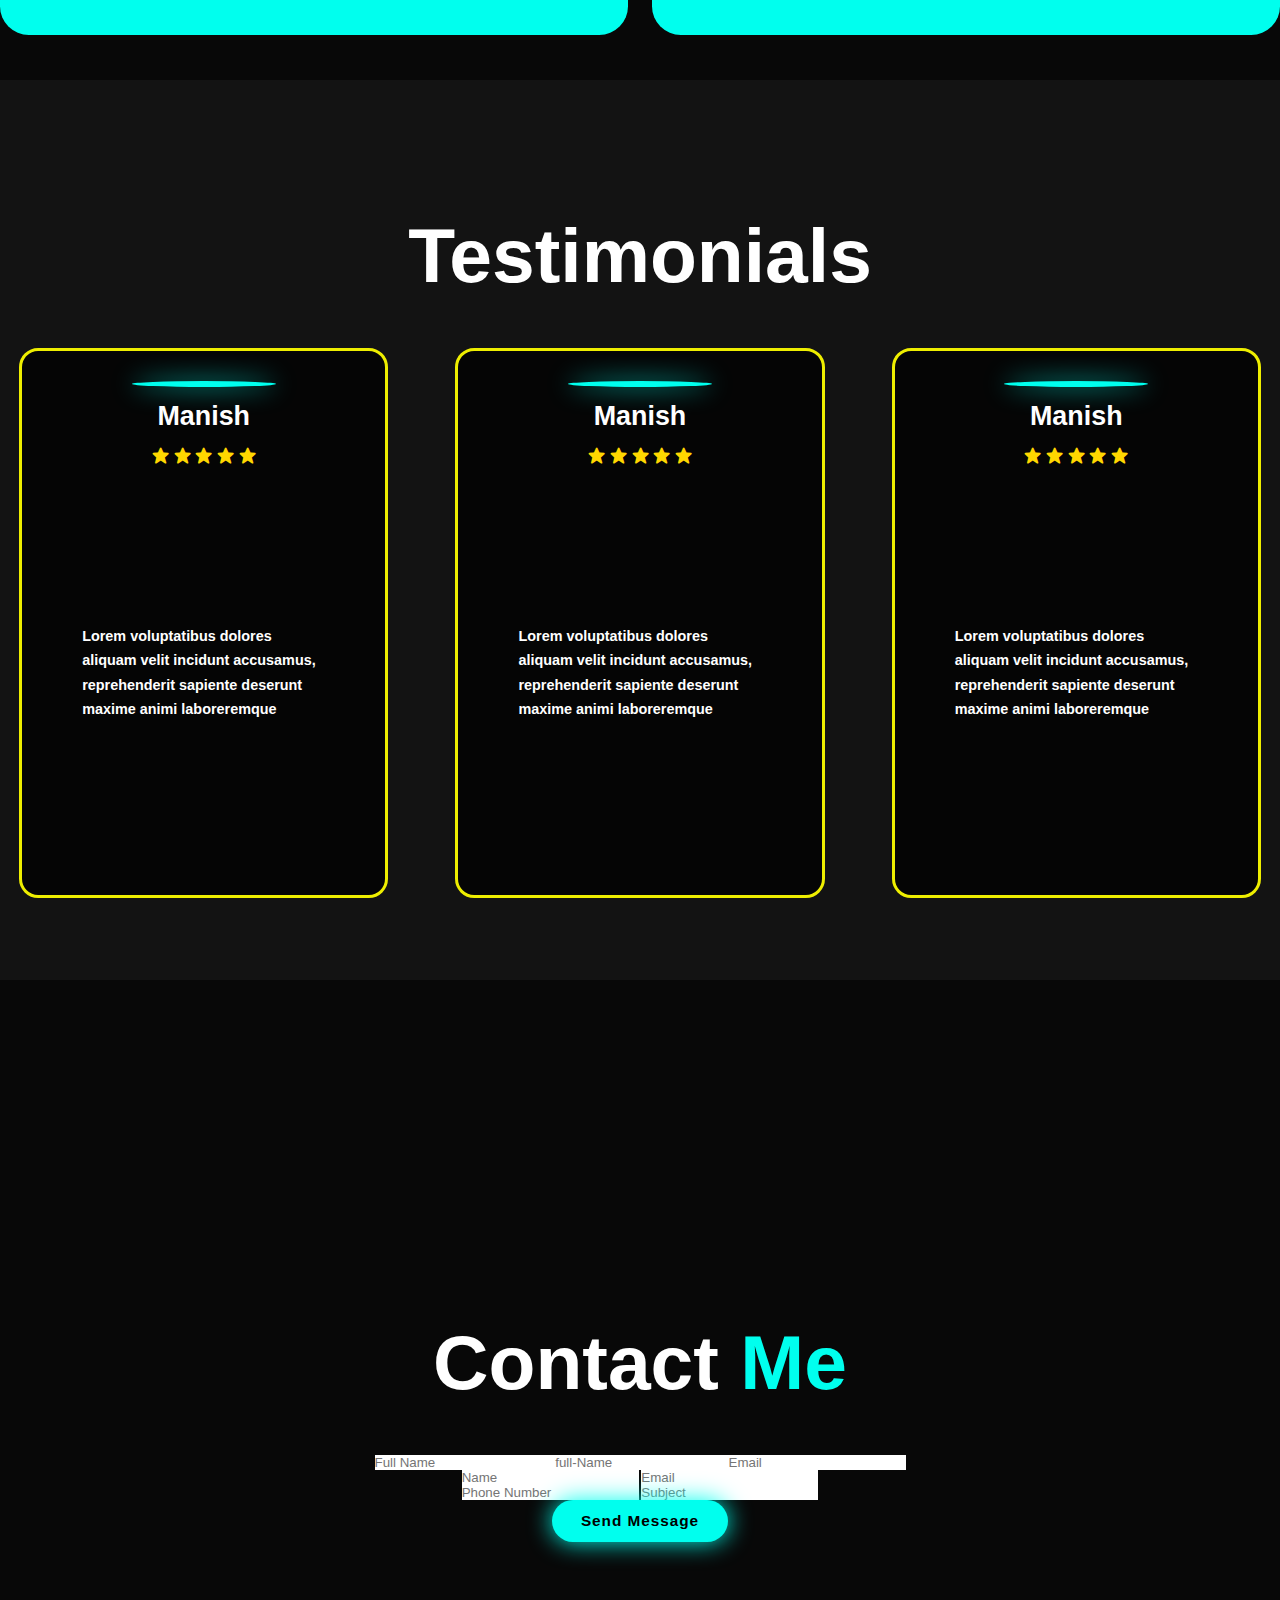
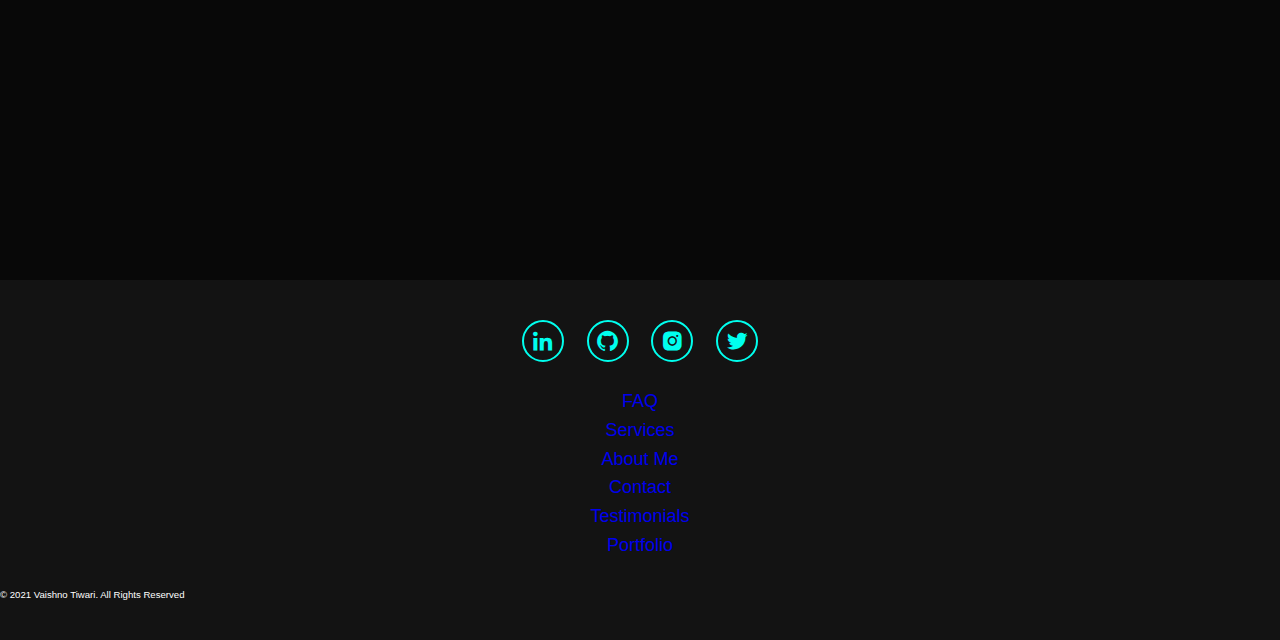
==== commit bb260f79: "My_portfolioweb" ====
--- a/My_portfolioweb/My_portfolioweb/Index.html
+++ b/My_portfolioweb/My_portfolioweb/Index.html
@@ -230,7 +230,7 @@
 
 
   
-  <section  class="container">
+  <!-- <section  class="container">
         <div class="card">
             <div class="box">
                 <div class="glass"></div>
@@ -261,7 +261,60 @@
             </div>
         </div>
     </div>
-  </section>
+  </section> -->
+
+
+
+  <!-- contact section -->
+
+    <section class="contact" id="contact"><div>
+        <h2 class="heading">Contact <span>Me</span></h2>
+        <form action="">
+            <div class="input-group">
+                <div class="input-box">
+                    <input type="text" placeholder="Full Name">
+                <input type="text" placeholder=" full-Name">
+                <input type="email" placeholder="Email"></div>
+            <div class="inputBox">
+                <input type="text" placeholder ="Name">
+                <input type="email" placeholder="Email">
+            </div>
+            <div class="inputBox">
+                <input type="number" placeholder="Phone Number">
+                <input type="text" placeholder="Subject">
+            </div>
+
+            <div class="input-grop-2">
+                <textareaname="" id="" cols="30" rows="10"
+                 placeholder=" Your Message"></textarea>
+            </div>
+            <input type="submit" value="Send Message" class="btn">
+        </form>
+    </section>
+
+
+    <footer class="footer">
+        <div class="social">
+            <a href="#"><i class='bx bxl-linkedin'></i></a>
+            <a href="#"><i class='bx bxl-github'></i></a>
+            <a href="#"><i class='bx bxl-instagram-alt'></i></a>
+            <a href="#"><i class='bx bxl-twitter'></i></a>
+        </div>
+        <ul class="list"><li>
+            <a href="#">FAQ</a><li>
+            <a href="#">Services </a> <li>
+            <a href="#">About Me </a> <li>
+            <a href="#">Contact</a> <li>
+            <a href="#">Testimonials</a> <li>
+            <a href="#">Portfolio</a> <li>          
+        </ul>
+        <p class="copyright">
+            &copy; 2021 Vaishno Tiwari. All Rights Reserved
+        </p>
+    </footer>
+
+    
+
 
     </body>
     <script src="script.js"></script>
--- a/My_portfolioweb/My_portfolioweb/style.css
+++ b/My_portfolioweb/My_portfolioweb/style.css
@@ -414,3 +414,443 @@
 ::-webkit-scrollbar-track {
     background-color: var(--bg-color);
 }
+
+
+/* Services section ****** */
+
+
+.services{
+    background: var(--bg-color);
+    color: black;
+}
+
+.services h2{
+    margin-bottom: 5rem;
+    color: white;
+}
+
+.services-container{
+    display: grid;
+    grid-template-columns: repeat(2,1fr);
+    align-items: center;
+    gap: 2.5rem;
+}
+
+.service-box{
+    background-color: var(--main-color);
+    height: 300px;
+    border-radius: 3rem;
+    border: 5px solid transparent;
+    cursor: pointer;
+    transition: 0.4s ease-in-out;
+}
+
+.service-box:hover{
+    background: white;
+    color: #080808;
+    border: 5px solid var(--main-color);
+    transform: scale(1.03);
+}
+
+.service-box.service-info{
+    display: flex;
+    flex-direction: column;
+    text-align: left;
+    max-height: 200px;
+    justify-content: left;
+    align-items: baseline;
+    padding: 5rem 5rem;
+}
+
+.service-info h4{
+ font-size: 3rem;
+ font-weight: 800;
+ line-height: 2;
+}
+
+.service-info p{
+    font-size: 1.6rem;
+    font-weight: 600;
+    max-height: 1000px;
+    line-height: 1.7;
+    margin: auto;
+}
+
+
+/* Testimonials----------- */
+
+.testimonials{
+    background-color: var(--second-bg-color);
+}
+
+.testimonials-box{
+    background-size: cover;
+    display: flex;
+    align-items: center;
+    flex-direction: column;
+}
+
+.testimonials.heading{
+    margin-bottom: 5rem;
+}
+
+.testimonials-box img{
+ width: 15rem;
+ border-radius: 50%;
+ border: 3px solid var(--main-color);
+ box-shadow: 0 0 25px var(--main-color);
+}
+
+.wrapper{
+    display: grid;
+    grid-template-columns: repeat(3,1fr);
+    gap: 3rem;
+}
+
+.testimonial-item{
+    min-height: 550px;
+    max-width: 450px;
+    background: rgba(0, 0, 0 ,0.7);
+    border: 3px solid rgb(238,238,0.2);
+    border-radius: 2rem;
+    margin: 0 2rem;
+    padding: 30px 60px;
+    cursor: pointer;
+    display: flex;
+    flex-direction: column;
+    align-items: center;
+    justify-content: center;
+    gap: 1.5rem;
+    color: white;
+    transition: 0.4s ease-in-out;
+}
+
+.testimonial-item:hover{
+    border: 3px solid var(--main-color);
+    transform: translateY(-10px) scale(1.03);
+    box-shadow: 0 0 50px var(--main-color);
+}
+
+.testimonial-item h2{
+    font-size: 2.8rem;
+}
+
+.testimonial-item p{
+    font-size: 1.5rem;
+    font-weight: 600;
+    max-height: 1000px;
+    line-height: 1.7;
+    margin: auto;
+}
+
+#star{
+    color: gold;
+    font-size: 2rem;
+}
+
+
+
+/* 
+* {
+    margin: 0;
+    padding: 0;
+    box-sizing: border-box;
+}
+
+body {
+    display: flex;
+    align-items: center;
+    justify-content: center;
+    min-height: 100vh;
+    background: #161624;
+    font-family: 'Poppins', sans-serif;
+} */
+
+/* .card {
+    display: flex;
+    align-items: center;
+    justify-content: center;
+    flex-wrap: wrap;
+    gap: 100px;
+}
+
+.box {
+    position: relative;
+    display: flex;
+    align-items: center;
+    justify-content: center;
+    height: 50vh;
+    width: 70vw;
+    max-width: 400px;
+    max-height: 500px;
+    background: #060c21;
+    padding: 20px;
+    margin: 20px;
+}
+
+.box .content {
+    display: flex;
+    align-items: center;
+    justify-content: center;
+    flex-direction: column;
+    gap: 15px;
+    color: #ddd;
+    letter-spacing: 0.2rem;
+    padding: 20px;
+    text-align: center;
+}
+
+.box .content h1 {
+    font-size: clamp(1.7rem, 5vw, 2.1rem);
+    text-shadow: 0px 0px 10px rgba(255, 255, 255, 0.6);
+}
+
+.box .content p {
+    font-size: clamp(1rem, 2.5vw, 1.125rem);
+}
+
+.box .content h3 {
+    font-size: clamp(1rem, 3vw, 1.25rem);
+    line-height: 2.5rem;
+}
+
+.box .glass {
+    position: absolute;
+    top: 0px;
+    left: 0px;
+    height: 100%;
+    width: 50%;
+    background: rgba(255, 255, 255, 0.1);
+    display: block;
+    pointer-events: none;
+}
+
+.box::before,
+.box::after {
+    content: "";
+    position: absolute;
+    inset: -3px;
+    z-index: -1;
+}
+
+.box:nth-child(1):before,
+.box:nth-child(1):after {
+    background: conic-gradient(from var(--angle), #0c63e7, #060c21, #d11149, #060c21, #0c63e7);
+}
+
+.box:nth-child(2):before,
+.box:nth-child(2):after {
+    background: conic-gradient(from var(--angle), #f35807, #060c21, #36d709, #060c21, #f35807);
+}
+
+.box:nth-child(3):before,
+.box:nth-child(3):after {
+    background: conic-gradient(from var(--angle), #dfff00, #060c21, #9600ff, #060c21, #dfff00);
+}
+
+.box::after {
+    z-index: -2;
+    filter: blur(20px);
+}
+
+.box:hover::before,
+.box:hover::after {
+    animation: glowing-border 3.5s linear infinite;
+}
+
+.box:hover::after {
+    animation: glowing-border 3.5s linear infinite, blur-effect 3.5s linear infinite;
+}
+
+
+@property --angle {
+    syntax: "<angle>";
+    initial-value: 53deg;
+    inherits: false;
+}
+
+@keyframes glowing-border {
+    from {
+        --angle: 53deg;
+    }
+
+    to {
+        --angle: 413deg;
+    }
+}
+
+@keyframes blur-effect {
+    from {
+        filter: blur(20px);
+    }
+
+    to {
+        filter: blur(19px);
+    }
+}
+
+@media (max-width: 1024px) {
+    .card {
+        gap: 80px;
+    }
+
+    .box {
+        width: 35vw;
+        height: 45vh;
+    }
+
+    .box .content h1 {
+        font-size: clamp(1.5rem, 5vw, 1.7rem);
+    }
+
+    .box .content p,
+    .box .content h3 {
+        font-size: clamp(0.8rem, 2.5vw, 1rem);
+    }
+
+}
+
+@media (max-width: 768px) {
+    .container {
+        padding: 12px;
+    }
+
+    .card {
+        gap: 40px;
+    }
+
+    .box {
+        width: 40vw;
+        height: 40vh;
+    }
+
+    .box .content {
+        padding: 10px 15px;
+    }
+
+    .box .content h1 {
+        font-size: clamp(1.3rem, 3vw, 1.4rem);
+    }
+
+    .box .content p,
+    .box .content h3 {
+        font-size: clamp(0.8rem, 2.5vw, 0.9rem);
+    }
+}
+
+@media (max-width: 480px) {
+    .box {
+        width: 70vw;
+        height: 35vh;
+        padding: 10px;
+    }
+
+    .content {
+        gap: 5px;
+        padding: 10px;
+    }
+
+    .content h1 {
+        font-size: 1.3rem;
+    }
+
+    .content p,
+    .content h3 {
+        font-size: 1rem;
+    }
+} */
+
+
+
+
+
+/* Contact Section */
+
+
+
+.contact{
+    background: var(--bg-color);
+}
+
+.contact h2{
+    margin-bottom: 3rem;
+    color: white;
+}
+
+.contact form{
+    display: flex;
+    align-items: center;
+    justify-content: center;
+    gap: 3rem;
+    margin: 5rem auto;
+    text-align: center;
+}
+
+.contact form .input-box{
+    display: flex;
+ flex-wrap: wrap;
+     justify-content: center;
+
+}
+
+.contact form .input-box .input,
+ .contact form .textarea{
+    width: 100%;
+    margin:1.5rem;
+    padding: 2.5rem ;
+    background: var(--second-bg-color);
+    border: 2px solid var(--main-color);
+    border-radius: 2rem;
+    color: var(--text-color);
+    font-size: 1.8rem;
+    resize: none;
+}
+
+
+.contact form.btn{
+    margin-top: 5rem;
+}
+
+.footer{
+    position: relative;
+    bottom: 0;
+    padding: 40px 0;
+    width: 100%;
+    background: var(--second-bg-color);
+}
+
+.footer .social{
+    text-align: center;
+    padding-bottom: 25px;
+    color: var(--main-color);
+}
+
+.footer .social a{
+    font-size: 25px;
+    color: var(--main-color);
+    border: 2px solid var(--main-color);
+    width: 42px;
+    height: 42px;
+    line-height: 42px;
+    display: inline-block;
+    text-align: center;
+    border-radius: 50%;
+    margin: 0 10px;
+    transition: 0.3s ease-in-out;
+}
+
+.footer.social a:hover{
+    transform: scale(1.3) translateY(-10px);
+    background-color: var(--main-color);
+    color: #000;
+    box-shadow: 0 0 25px var(--main-color);  
+}
+
+.footer ul{
+    margin-top: 0;
+    padding: 0;
+    font-size: 18px;
+    line-height: 1.6;
+    margin-bottom: 0;
+    text-align: center;
+}